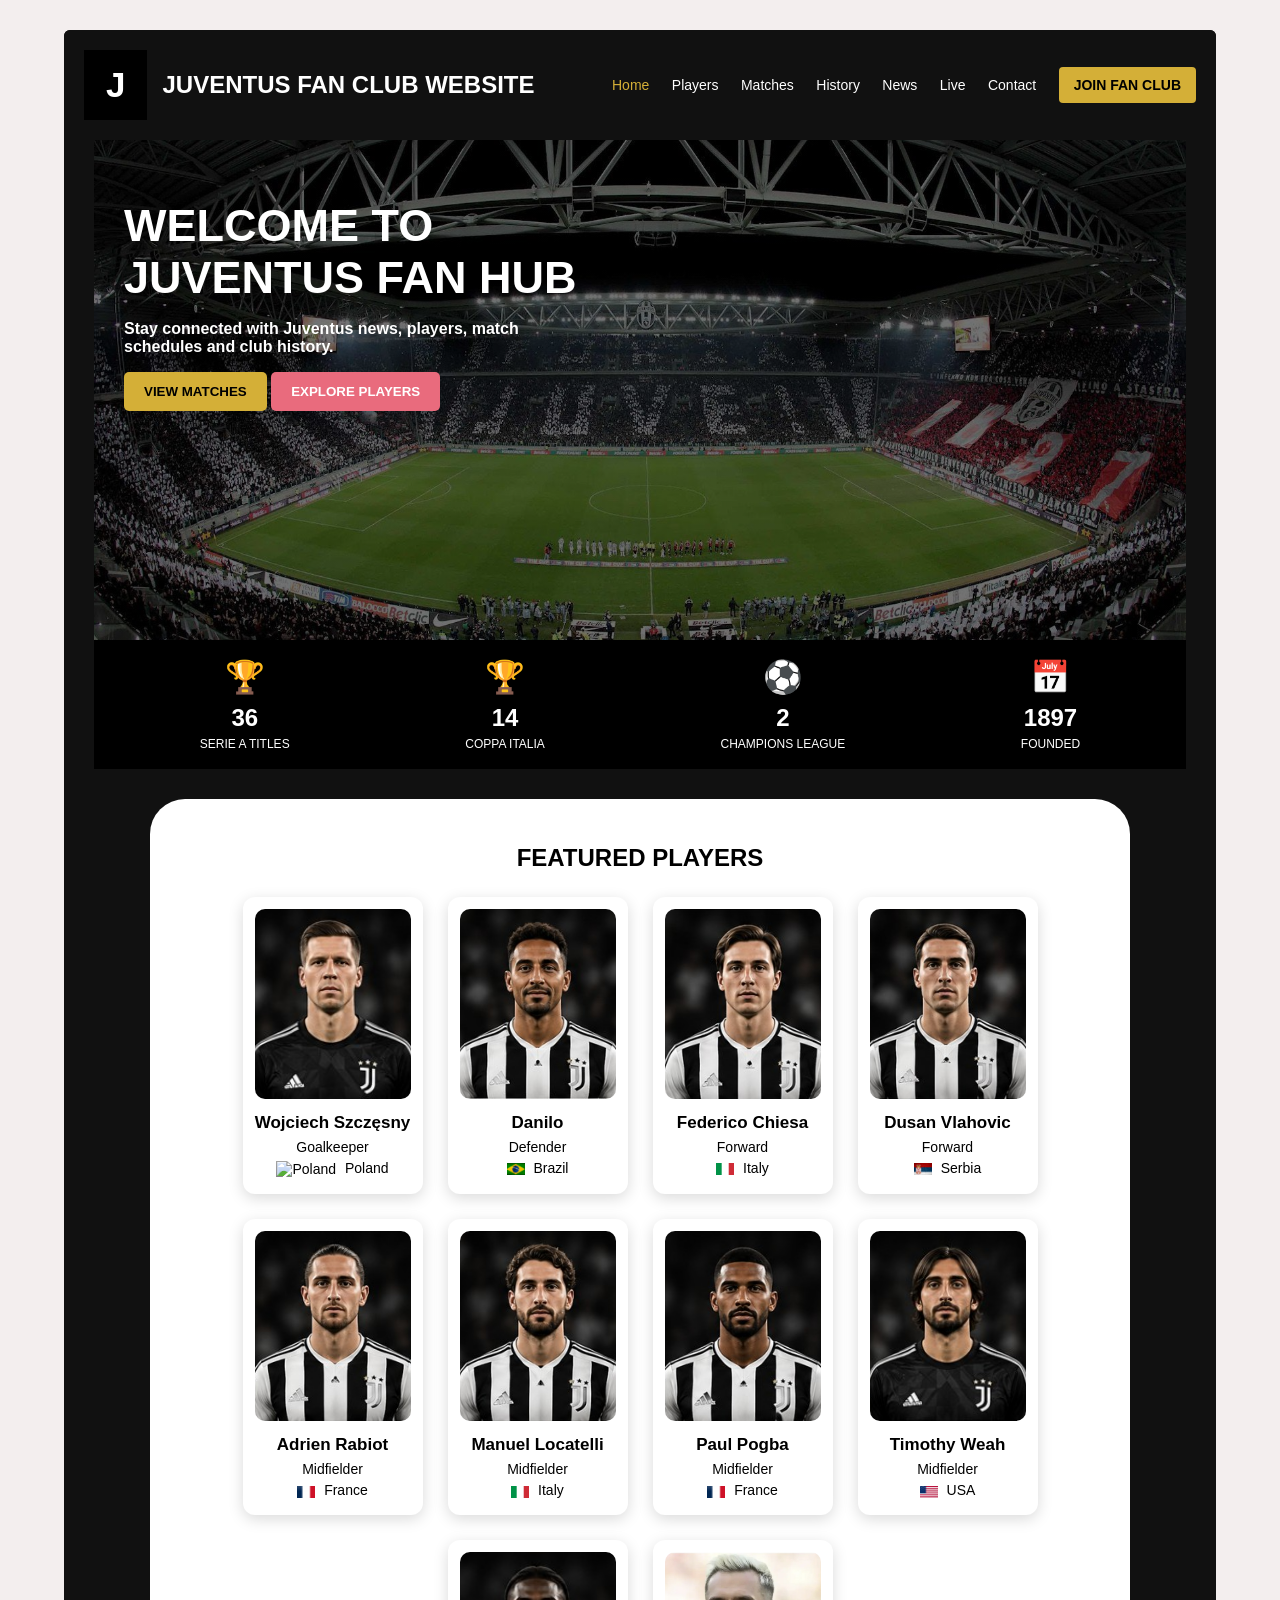
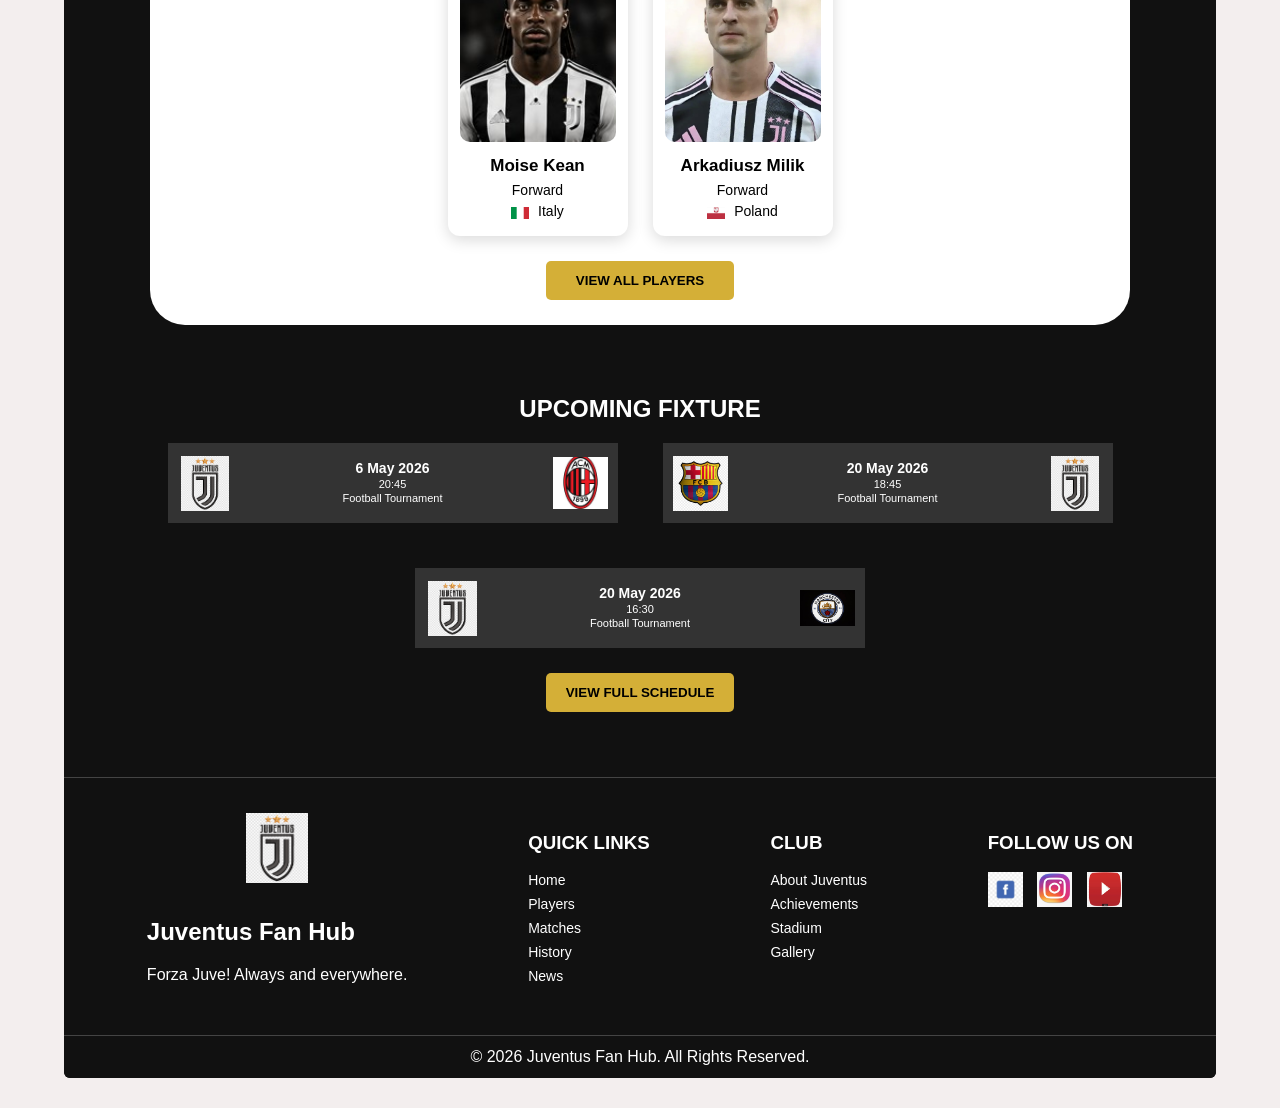
==== index.html @ b50cc0c4 "Connect local project" ====
<!DOCTYPE html>
<html lang="en">

<head>
    <meta charset="UTF-8">
    <title>Juventus Fan Club Website</title>

    <!-- Connect CSS file -->
    <link rel="stylesheet" href="css/styles.css">

    <!-- Connect JavaScript file -->
    <script src="js/main.js" defer></script>

<body>

    <!-- Full website container -->
    <div class="page">

        <!-- Top menu -->
        <header class="navbar">
            <div class="brand">
                <div class="logo">J</div>
                <h2>JUVENTUS FAN CLUB WEBSITE</h2>
            </div>

            <nav>
                <a href="index.html" class="active">Home</a>
                <a href="players.html">Players</a>
                <a href="matches.html">Matches</a>
                <a href="history.html">History</a>
                <a href="news.html">News</a>
                <a href="live.html">Live</a>
                <a href="contact.html">Contact</a>
                <a href="join.html" class="join-btn">JOIN FAN CLUB</a>
            </nav>
        </header>

        <!-- Main welcome section -->
        <section class="hero">
            <h1>WELCOME TO<br>JUVENTUS FAN HUB</h1>
            <p>Stay connected with Juventus news, players, match schedules and club history.</p>

            <button class="btn">VIEW MATCHES</button>
            <button class="btn-secondary">EXPLORE PLAYERS</button>
        </section>

        <!-- Club numbers -->
        <section class="stats">

    <div class="stat-box">
        <div class="stat-icon">🏆</div>
        <h3>36</h3>
        <p>Serie A Titles</p>
    </div>

    <div class="stat-box">
        <div class="stat-icon">🏆</div>
        <h3>14</h3>
        <p>Coppa Italia</p>
    </div>

    <div class="stat-box">
        <div class="stat-icon">⚽</div>
        <h3>2</h3>
        <p>Champions League</p>
    </div>

    <div class="stat-box">
        <div class="stat-icon">📅</div>
        <h3>1897</h3>
        <p>Founded</p>
    </div>

</section>

        <!-- Players loaded by JavaScript -->
        <section class="players-section">
            <h2>FEATURED PLAYERS</h2>

            <div id="players"></div>

            <button class="btn">VIEW ALL PLAYERS</button>
        </section>

        <!-- Fixture section -->
        <section class="fixtures">
    <h2>UPCOMING FIXTURE</h2>

    <div class="fixture-container">

        <div class="fixture-card">
            <img src="Images/Teams/Juventus.png" class="team-logo">

            <div class="fixture-text">
                <h3>6 May 2026</h3>
                <p>20:45</p>
                <p>Football Tournament</p>
            </div>

            <img src="Images/Teams/milan.jpg" class="team-logo">
        </div>

        <div class="fixture-card">
            <img src="Images/Teams/bersolona.png" class="team-logo">

            <div class="fixture-text">
                <h3>20 May 2026</h3>
                <p>18:45</p>
                <p>Football Tournament</p>
            </div>

            <img src="Images/Teams/Juventus.png" class="team-logo">
        </div>

        <div class="fixture-card">
            <img src="Images/Teams/Juventus.png" class="team-logo">

            <div class="fixture-text">
                <h3>20 May 2026</h3>
                <p>16:30</p>
                <p>Football Tournament</p>
            </div>

            <img src="Images/Teams/manchester.jpg" class="team-logo">
        </div>

    </div>

    <button class="btn fixture-btn">VIEW FULL SCHEDULE</button>
     </section>

        <!-- Bottom section -->
       <footer>

    <div class="footer-content">

        <!-- Logo Section -->
        <div class="footer-box footer-brand">

    <img src="Images/Logo/Juventus.png"
         class="footer-logo"
         alt="Juventus Logo">

    <div>
        <h2>Juventus Fan Hub</h2>
        <p>Forza Juve! Always and everywhere.</p>
    </div>

</div>

        <!-- Quick Links -->
        <div class="footer-box">
            <h3>QUICK LINKS</h3>

            <a href="index.html">Home</a>
            <a href="players.html">Players</a>
            <a href="matches.html">Matches</a>
            <a href="history.html">History</a>
            <a href="news.html">News</a>
        </div>

        <!-- Club -->
        <div class="footer-box">
            <h3>CLUB</h3>

            <a href="#">About Juventus</a>
            <a href="#">Achievements</a>
            <a href="#">Stadium</a>
            <a href="#">Gallery</a>
        </div>

        <!-- Social -->
        <div class="footer-box">
            <h3>FOLLOW US ON</h3>

            <div class="social-icons">
                <img src="Images/Logo/Facebook.jpg">
                <img src="Images/Logo/Instrafram.png">
                <img src="Images/Logo/youtube.jpg">
            </div>
        </div>

    </div>

    <div class="copyright">
        © 2026 Juventus Fan Hub. All Rights Reserved.
    </div>

</footer>
</body>
</html>
---- css/styles.css ----
/* Main page background */
* {
    box-sizing: border-box;
}

body {
    margin: 0;
    background-color: #f3eeee;
    font-family: Arial, sans-serif;
}

/* Make images responsive and help page speed */
img {
    max-width: 100%;
    height: auto;
}

/* Whole website box */
.page {
    width: 90%;
    margin: 30px auto;
    background-color: #111;
    color: white;
    border-radius: 6px;
    overflow: hidden;
}

/* Top navigation */
.navbar {
    background-color: #111;
    padding: 20px;
    display: flex;
    justify-content: space-between;
    align-items: center;
}

/* Logo and website name */
.brand {
    display: flex;
    align-items: center;
    gap: 15px;
}

/* Simple logo box */
.logo {
    background-color: black;
    color: white;
    font-size: 35px;
    font-weight: bold;
    padding: 15px 22px;
}

/* Navigation links */
nav a {
    color: white;
    text-decoration: none;
    margin-left: 18px;
    font-size: 14px;
    transition: 0.3s;
}

/* Navigation hover and active page */
nav a:hover,
nav a.active {
    color: #d4af37;
}

/* Join button */
.join-btn {
    background-color: #d4af37;
    padding: 10px 15px;
    border-radius: 4px;
    color: black;
    font-weight: bold;
}

.join-btn:hover {
    background-color: #c49b20;
    color: black;
}

/* Hero section */
.hero {
    margin: 0 30px;
    padding: 60px 30px;
    min-height: 500px;

    background-image:
        linear-gradient(
            rgba(0, 0, 0, 0.55),
            rgba(0, 0, 0, 0.55)
        ),
        url("../Images/Background.jpg");

    background-size: cover;
    background-position: center;
    background-repeat: no-repeat;
}

/* Hero main heading */
.hero h1 {
    font-size: 45px;
    margin: 0;
}

/* Hero paragraph */
.hero p {
    width: 400px;
    font-weight: bold;
}

/* Page banner for inner pages */
.page-banner {
    margin: 0 30px;
    padding: 65px 25px;
    text-align: center;

    background-image:
        linear-gradient(
            rgba(0, 0, 0, 0.65),
            rgba(0, 0, 0, 0.65)
        ),
        url("../Images/Background.jpg");

    background-size: cover;
    background-position: center;
    background-repeat: no-repeat;

    color: white;
}

/* Page banner title */
.page-banner h1 {
    font-size: 42px;
    margin-bottom: 10px;
}

/* Page banner text */
.page-banner p {
    max-width: 700px;
    margin: auto;
    font-size: 16px;
}

/* Buttons */
.btn,
.btn-secondary {
    border: none;
    padding: 12px 20px;
    font-weight: bold;
    cursor: pointer;
    border-radius: 5px;
    transition: 0.3s;
    text-decoration: none;
    display: inline-block;
}

/* Main gold button */
.btn {
    background-color: #d4af37;
    color: black;
}

.btn:hover {
    background-color: #c49b20;
}

/* Secondary pink button */
.btn-secondary {
    background-color: #e96b7d;
    color: white;
}

.btn-secondary:hover {
    background-color: #d55567;
}

/* Stats bar */
.stats {
    margin: 0 30px;
    background-color: black;
    display: flex;
    justify-content: space-around;
    padding: 18px;
    text-align: center;
}

/* Stat number */
.stat-box h3 {
    margin: 0;
    font-size: 24px;
}

/* Stat label */
.stat-box p {
    margin: 5px 0 0;
    font-size: 12px;
    text-transform: uppercase;
}

/* Stat icon */
.stat-icon {
    font-size: 32px;
    color: #d4af37;
    margin-bottom: 8px;
}

/* Featured players section */
.players-section {
    background-color: white;
    color: black;
    width: 85%;
    margin: 30px auto;
    padding: 25px 40px;
    border-radius: 35px;
    text-align: center;
}

/* Players section heading */
.players-section h2 {
    margin-bottom: 25px;
    font-size: 24px;
    font-weight: bold;
}

/* Players container loaded by JavaScript */
#players {
    display: flex;
    justify-content: center;
    gap: 25px;
    flex-wrap: wrap;
    margin-bottom: 20px;
}

/* Player card */
.player {
    width: 180px;
    background: white;
    color: black;
    border-radius: 12px;
    padding: 12px;
    box-shadow: 0 4px 15px rgba(0, 0, 0, 0.15);
    cursor: pointer;
    transition: 0.3s ease;
}

/* Player card hover effect */
.player:hover {
    transform: translateY(-8px);
}

/* Player photo */
.player-photo {
    width: 100%;
    height: 190px;
    object-fit: cover;
    border-radius: 10px;
}

/* Player name */
.player h3 {
    font-size: 17px;
    margin: 10px 0 6px;
}

/* Position and nationality */
.player p {
    font-size: 14px;
    margin: 5px 0;
}

/* Country flag */
.flag {
    width: 18px;
    height: 12px;
    object-fit: cover;
    vertical-align: middle;
    margin-right: 5px;
}

/* View all players button */
.players-section .btn {
    margin-top: 5px;
    padding: 12px 30px;
}

/* Player details page */
.player-profile {
    background-color: white;
    color: black;
    width: 80%;
    margin: 40px auto;
    padding: 35px;
    border-radius: 20px;
    text-align: center;
}

/* Large player profile image */
.profile-image {
    width: 280px;
    height: 350px;
    object-fit: cover;
    border-radius: 15px;
}

/* Player profile title */
.player-profile h1 {
    margin-top: 20px;
    font-size: 32px;
}

/* Player profile text */
.player-profile p {
    font-size: 16px;
    line-height: 1.7;
}

/* Fixtures section */
.fixtures {
    text-align: center;
    padding: 20px 30px 45px;
}

/* Fixture card container */
.fixture-container {
    display: flex;
    justify-content: center;
    gap: 45px;
    flex-wrap: wrap;
}

/* Fixture card */
.fixture-card {
    background-color: #333;
    width: 450px;
    min-height: 80px;
    padding: 10px;
    display: flex;
    align-items: center;
    justify-content: space-between;
}

/* Team logo */
.team-logo {
    width: 55px;
    height: 55px;
    object-fit: contain;
}

/* Fixture text */
.fixture-text {
    color: white;
    text-align: center;
    font-size: 12px;
}

/* Fixture date */
.fixture-text h3 {
    margin: 0;
    font-size: 14px;
}

/* Fixture details */
.fixture-text p {
    margin: 2px 0;
    font-size: 11px;
}

/* Full schedule button */
.fixture-btn {
    margin-top: 25px;
}

/* Footer */
footer {
    background: #111;
    border-top: 1px solid #444;
    margin-top: 20px;
}

/* Footer content layout */
.footer-content {
    display: flex;
    justify-content: space-around;
    padding: 35px;
    color: white;
    flex-wrap: wrap;
    gap: 25px;
}

/* Footer column */
.footer-box {
    display: flex;
    flex-direction: column;
    gap: 8px;
}

/* Footer column title */
.footer-box h3 {
    margin-bottom: 10px;
}

/* Footer links */
.footer-box a {
    color: white;
    text-decoration: none;
    font-size: 14px;
}

.footer-box a:hover {
    color: #d4af37;
}

/* Footer brand area */
.footer-brand {
    display: flex;
    align-items: center;
    gap: 15px;
}

/* Footer Juventus logo */
.footer-logo {
    width: 70px;
    height: 70px;
    object-fit: contain;
}

/* Social media icons */
.social-icons img {
    width: 35px;
    height: 35px;
    margin-right: 10px;
}

/* Copyright bar */
.copyright {
    text-align: center;
    border-top: 1px solid #444;
    padding: 12px;
    color: white;
}

/* Tablet support */
@media (max-width: 1024px) {

    /* Make main page wider on tablets */
    .page {
        width: 96%;
        margin: 15px auto;
    }

    /* Stack navigation on tablets */
    .navbar {
        flex-direction: column;
        gap: 15px;
        text-align: center;
    }

    /* Give navigation links better spacing */
    nav a {
        display: inline-block;
        margin: 8px;
    }

    /* Reduce hero height on tablets */
    .hero {
        min-height: 420px;
        padding: 45px 25px;
    }

    /* Reduce hero title size */
    .hero h1 {
        font-size: 36px;
    }

    /* Allow hero paragraph to fit screen */
    .hero p {
        width: 100%;
    }

    /* Make fixtures fit tablet screens */
    .fixture-card {
        width: 90%;
    }
}

/* Mobile support */
@media (max-width: 600px) {

    /* Use dark background on mobile */
    body {
        background-color: #111;
    }

    /* Full width page on mobile */
    .page {
        width: 100%;
        margin: 0;
        border-radius: 0;
    }

    /* Stack logo and website title */
    .brand {
        flex-direction: column;
        gap: 8px;
        text-align: center;
    }

    /* Smaller website title */
    .brand h2 {
        font-size: 18px;
    }

    /* Full width navigation */
    nav {
        width: 100%;
    }

    /* Stack menu links vertically */
    nav a {
        display: block;
        margin: 8px 0;
        padding: 8px;
    }

    /* Mobile hero section */
    .hero {
        margin: 0;
        min-height: 360px;
        padding: 40px 20px;
        text-align: center;
    }

    /* Smaller hero title */
    .hero h1 {
        font-size: 30px;
    }

    /* Mobile hero paragraph */
    .hero p {
        width: 100%;
        font-size: 14px;
    }

    /* Mobile page banner */
    .page-banner {
        margin: 0;
        padding: 45px 20px;
    }

    /* Mobile page banner heading */
    .page-banner h1 {
        font-size: 30px;
    }

    /* Mobile page banner text */
    .page-banner p {
        font-size: 14px;
    }

    /* Full width buttons on mobile */
    .btn,
    .btn-secondary {
        display: block;
        width: 100%;
        margin: 10px 0;
    }

    /* Stack stats on mobile */
    .stats {
        margin: 0;
        flex-direction: column;
        gap: 20px;
    }

    /* Mobile players section */
    .players-section {
        width: 95%;
        padding: 20px;
        border-radius: 20px;
    }

    /* Stack player cards */
    #players {
        flex-direction: column;
        align-items: center;
    }

    /* Wider player cards on mobile */
    .player {
        width: 90%;
        max-width: 260px;
    }

    /* Taller player photos on mobile */
    .player-photo {
        height: 220px;
    }

    /* Mobile player profile page */
    .player-profile {
        width: 92%;
        padding: 25px;
    }

    /* Mobile player profile image */
    .profile-image {
        width: 100%;
        max-width: 260px;
        height: 320px;
    }

    /* Reduce fixture gap */
    .fixture-container {
        gap: 20px;
    }

    /* Mobile fixture card */
    .fixture-card {
        width: 100%;
        height: auto;
        padding: 15px;
    }

    /* Smaller team logos */
    .team-logo {
        width: 45px;
        height: 45px;
    }

    /* Stack footer columns */
    .footer-content {
        flex-direction: column;
        text-align: center;
        gap: 25px;
    }

    /* Stack footer logo and text */
    .footer-brand {
        flex-direction: column;
    }
}
/* Player details page design */
.player-details-card {
    background-color: white;
    color: black;
    margin: 30px;
    padding: 45px;
    border-radius: 6px;
    display: flex;
    gap: 60px;
    align-items: center;
}

.player-details-image {
    width: 35%;
    text-align: center;
}

.player-details-image img {
    width: 280px;
    height: 360px;
    object-fit: cover;
    object-position: top;
}

.player-details-info {
    width: 65%;
}

.player-details-info h1 {
    font-size: 42px;
    margin: 0 0 15px;
    color: black;
}

.player-position {
    text-transform: uppercase;
    font-size: 14px;
    margin-bottom: 20px;
}

.player-info-grid {
    display: grid;
    grid-template-columns: 150px 1fr;
    gap: 6px;
    margin-bottom: 25px;
}

.player-info-grid span {
    font-weight: bold;
    text-transform: uppercase;
}

.player-info-grid p {
    margin: 0;
}

.career-table {
    width: 100%;
    border-collapse: collapse;
    margin-bottom: 25px;
}

.career-table th,
.career-table td {
    text-align: left;
    padding: 6px;
    color: black;
}

.about-player {
    line-height: 1.6;
    color: black;
}

/* Mobile player details */
@media (max-width: 768px) {
    .player-details-card {
        flex-direction: column;
        margin: 15px;
        padding: 25px;
        text-align: center;
    }

    .player-details-image,
    .player-details-info {
        width: 100%;
    }

    .player-details-image img {
        width: 260px;
        height: 330px;
    }

    .player-details-info h1 {
        font-size: 30px;
    }

    .player-info-grid {
        grid-template-columns: 1fr;
    }
}

/* Matches Section */
.matches-section {
    background-color: white;
    color: black;
    width: 85%;
    margin: 30px auto;
    padding: 30px;
    border-radius: 25px;
}

.matches-section h2 {
    text-align: center;
    margin-bottom: 30px;
}

/* Match Card */
.match-card {
    display: flex;
    justify-content: space-between;
    align-items: center;
    background-color: #f7f7f7;
    border-radius: 12px;
    padding: 20px;
    margin-bottom: 20px;
    box-shadow: 0 3px 10px rgba(0,0,0,0.1);
}

.match-info {
    text-align: center;
}

.match-info h3 {
    margin-bottom: 10px;
}

.match-status {
    display: inline-block;
    margin-top: 10px;
    background-color: #d4af37;
    color: black;
    padding: 6px 12px;
    border-radius: 5px;
    font-weight: bold;
}

/* Ticket booking box */
.ticket-box {
    background-color: #f7f7f7;
    text-align: center;
    padding: 25px;
    border-radius: 12px;
}

.ticket-box h3 {
    margin-top: 0;
    font-size: 24px;
}

.ticket-box p {
    max-width: 650px;
    margin: 0 auto 20px;
    line-height: 1.6;
}


/* History page section */
.history-section {
    background-color: white;
    color: black;
    width: 85%;
    margin: 30px auto;
    padding: 35px;
    border-radius: 20px;
}

/* History intro layout */
.history-section:first-of-type {
    display: flex;
    justify-content: space-between;
    align-items: center;
    gap: 40px;
}

/* History text */
.history-text {
    flex: 2;
}

.history-text h2 {
    font-size: 30px;
    margin-top: 0;
}

.history-text p {
    line-height: 1.6;
}

/* History image */
.history-image {
    flex: 1;
    text-align: center;
}

.history-image img {
    width: 180px;
    height: auto;
}

/* Achievement boxes */
.achievement-box {
    text-align: center;
    display: inline-block;
    width: 23%;
}

/* Timeline */
.timeline-section h2,
.legends-section h2 {
    text-align: center;
    margin-bottom: 25px;
}

.timeline {
    display: grid;
    gap: 18px;
}

.timeline-item {
    background-color: #f7f7f7;
    border-left: 6px solid #d4af37;
    padding: 15px 20px;
    border-radius: 8px;
}

.timeline-item h3 {
    margin: 0 0 5px;
    color: black;
}

.timeline-item p {
    margin: 0;
    line-height: 1.5;
}

/* Legendary players */
.legend-container {
    display: grid;
    grid-template-columns: repeat(2, 1fr);
    gap: 18px;
}

.legend-card {
    background-color: #f7f7f7;
    padding: 20px;
    border-radius: 10px;
}

.legend-card h3 {
    margin-top: 0;
}

/* Mobile history page */
@media (max-width: 768px) {
    .history-section {
        width: 95%;
        padding: 25px;
    }

    .history-section:first-of-type {
        flex-direction: column;
        text-align: center;
    }

    .achievement-box {
        width: 100%;
        margin-bottom: 20px;
    }

    .legend-container {
        grid-template-columns: 1fr;
    }
}

/* ========================= */
/* News Page */
/* ========================= */

.news-section {
    background-color: white;
    color: black;
    width: 85%;
    margin: 30px auto;
    padding: 30px;
    border-radius: 25px;
}

.news-section h2 {
    text-align: center;
    margin-bottom: 30px;
}

#news {
    display: flex;
    flex-wrap: wrap;
    gap: 25px;
    justify-content: center;
}

.news-card {
    width: 320px;
    background-color: #f7f7f7;
    border-radius: 12px;
    overflow: hidden;
    box-shadow: 0 3px 10px rgba(0,0,0,0.1);
}

.news-image {
    width: 100%;
    height: 200px;
    object-fit: cover;
}

.news-content {
    padding: 20px;
}

.news-category {
    background-color: #d4af37;
    color: black;
    padding: 5px 10px;
    border-radius: 4px;
    font-size: 12px;
    font-weight: bold;
}

.news-content h3 {
    margin-top: 15px;
}

.news-date {
    color: #666;
    font-size: 14px;
}

@media (max-width: 768px) {

    .news-card {
        width: 100%;
    }

    .news-section {
        width: 95%;
    }
}

/* Join fan club page */
.join-section {
    background-color: white;
    color: black;
    width: 70%;
    margin: 30px auto;
    padding: 35px;
    border-radius: 25px;
}

.join-section h2 {
    text-align: center;
    margin-bottom: 25px;
}

.join-form {
    display: flex;
    flex-direction: column;
    gap: 12px;
}

.join-form label {
    font-weight: bold;
}

.join-form input,
.join-form textarea {
    padding: 12px;
    border: 1px solid #ccc;
    border-radius: 6px;
    font-family: Arial, sans-serif;
}

.join-form textarea {
    height: 120px;
    resize: vertical;
}

.join-form .btn {
    margin-top: 15px;
}

/* Mobile join page */
@media (max-width: 768px) {
    .join-section {
        width: 95%;
        padding: 25px;
    }
}

.join-form select {
    padding: 12px;
    border: 1px solid #ccc;
    border-radius: 6px;
}

.member-benefits {
    margin-top: 30px;
}

.member-benefits h3 {
    margin-bottom: 15px;
}

.member-benefits ul {
    padding-left: 20px;
    line-height: 1.8;
}

/* ========================= */
/* Contact Page */
/* ========================= */

/* Contact page banner */
.contact-banner {
    margin: 0 30px;
    padding: 80px 35px;
    background-image:
        linear-gradient(
            rgba(0, 0, 0, 0.72),
            rgba(0, 0, 0, 0.72)
        ),
        url("../Images/Background.jpg");
    background-size: cover;
    background-position: center;
    background-repeat: no-repeat;
    color: white;
}

.contact-banner h1 {
    font-size: 46px;
    margin: 0 0 10px;
}

.contact-banner p {
    max-width: 650px;
    font-size: 16px;
    line-height: 1.6;
}

/* Contact main section */
.contact-main {
    width: 85%;
    margin: 30px auto;
    display: flex;
    gap: 25px;
}

/* Contact information box and form box */
.contact-cards,
.contact-form-box {
    background-color: white;
    color: black;
    padding: 30px;
    border-radius: 18px;
    flex: 1;
    box-shadow: 0 4px 15px rgba(0, 0, 0, 0.12);
}

.contact-cards h2,
.contact-form-box h2 {
    margin-top: 0;
    margin-bottom: 25px;
    font-size: 24px;
}

/* Contact information cards */
.contact-card {
    display: flex;
    gap: 15px;
    align-items: flex-start;
    background-color: #f7f7f7;
    padding: 16px;
    border-radius: 12px;
    margin-bottom: 15px;
    border-left: 5px solid #d4af37;
}

.contact-card span {
    font-size: 28px;
}

.contact-card h3 {
    margin: 0 0 5px;
    font-size: 15px;
    color: black;
}

.contact-card p {
    margin: 0;
    line-height: 1.5;
    font-size: 14px;
}

/* Contact form */
.contact-form {
    display: flex;
    flex-direction: column;
    gap: 12px;
}

.contact-form label {
    font-weight: bold;
    font-size: 14px;
}

.contact-form input,
.contact-form textarea {
    padding: 12px;
    border: 1px solid #ccc;
    border-radius: 6px;
    font-family: Arial, sans-serif;
    font-size: 14px;
}

.contact-form input:focus,
.contact-form textarea:focus {
    outline: none;
    border-color: #d4af37;
}

.contact-form textarea {
    height: 130px;
    resize: vertical;
}

/* Stadium location section */
.stadium-section {
    width: 85%;
    margin: 30px auto;
    padding: 45px;
    border-radius: 18px;
    background-image:
        linear-gradient(
            rgba(0, 0, 0, 0.75),
            rgba(0, 0, 0, 0.75)
        ),
        url("../Images/Background.jpg");
    background-size: cover;
    background-position: center;
    background-repeat: no-repeat;
    color: white;
}

.stadium-box {
    max-width: 520px;
}

.stadium-box h2 {
    margin-top: 0;
    font-size: 30px;
}

.stadium-box h3 {
    color: #d4af37;
}

.stadium-box p {
    line-height: 1.6;
}

/* Connect section */
.connect-section {
    width: 85%;
    margin: 30px auto;
    padding: 30px;
    border-radius: 18px;
    background-color: white;
    color: black;
    display: flex;
    justify-content: space-between;
    align-items: center;
    gap: 30px;
}

.connect-section h2 {
    margin-top: 0;
}

.connect-section p {
    line-height: 1.6;
}

.connect-icons img {
    width: 45px;
    height: 45px;
    margin-left: 12px;
    object-fit: cover;
    border-radius: 6px;
    transition: 0.3s;
}

.connect-icons img:hover {
    transform: scale(1.1);
}

/* Mobile contact page */
@media (max-width: 768px) {
    .contact-banner {
        margin: 0;
        padding: 55px 20px;
        text-align: center;
    }

    .contact-banner h1 {
        font-size: 34px;
    }

    .contact-banner p {
        margin: auto;
    }

    .contact-main {
        width: 95%;
        flex-direction: column;
    }

    .contact-cards,
    .contact-form-box {
        padding: 24px;
    }

    .stadium-section,
    .connect-section {
        width: 95%;
    }

    .connect-section {
        flex-direction: column;
        text-align: center;
    }

    .connect-icons img {
        margin: 8px;
    }
}





/* Live page */
.live-section {
    background-color: white;
    color: black;
    width: 85%;
    margin: 30px auto;
    padding: 30px;
    border-radius: 25px;
    text-align: center;
}

.live-section h2 {
    margin-bottom: 25px;
}

/* Live score card */
.live-score-card {
    display: flex;
    justify-content: space-around;
    align-items: center;
    background-color: #f7f7f7;
    padding: 30px;
    border-radius: 15px;
}

.live-team img {
    width: 90px;
    height: 90px;
    object-fit: contain;
}

.live-team h3 {
    margin-top: 10px;
}

.score-box h1 {
    font-size: 50px;
    margin: 10px 0;
}

.live-badge {
    background-color: red;
    color: white;
    padding: 6px 12px;
    border-radius: 20px;
    font-size: 12px;
    font-weight: bold;
}

/* Next match */
.next-match-box {
    background-color: #f7f7f7;
    padding: 25px;
    border-radius: 15px;
}

.next-match-box p {
    font-size: 16px;
}

/* Match updates */
.updates-box {
    background-color: #f7f7f7;
    padding: 25px;
    border-radius: 15px;
    text-align: left;
}

.updates-box p {
    border-bottom: 1px solid #ddd;
    padding-bottom: 10px;
}

/* Mobile live page */
@media (max-width: 768px) {
    .live-section {
        width: 95%;
        padding: 25px;
    }

    .live-score-card {
        flex-direction: column;
        gap: 20px;
    }

    .score-box h1 {
        font-size: 40px;
    }
}
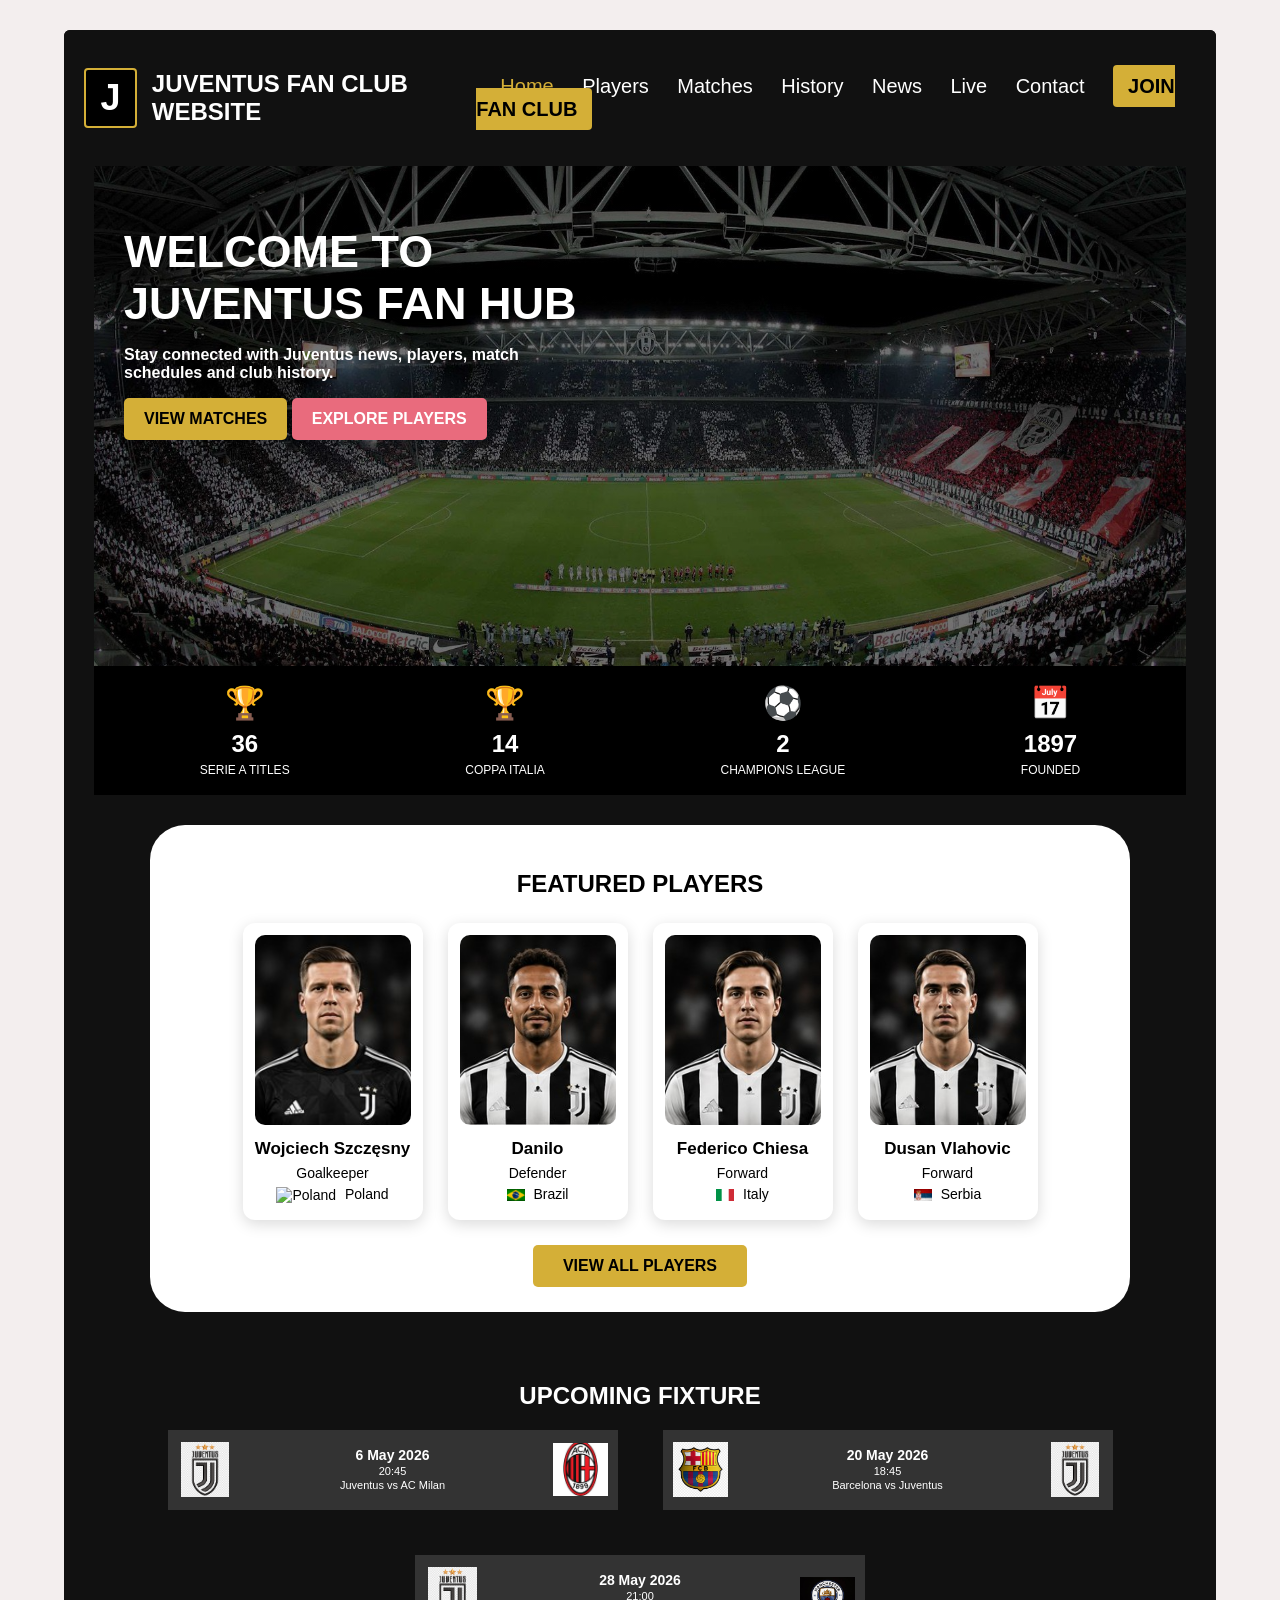
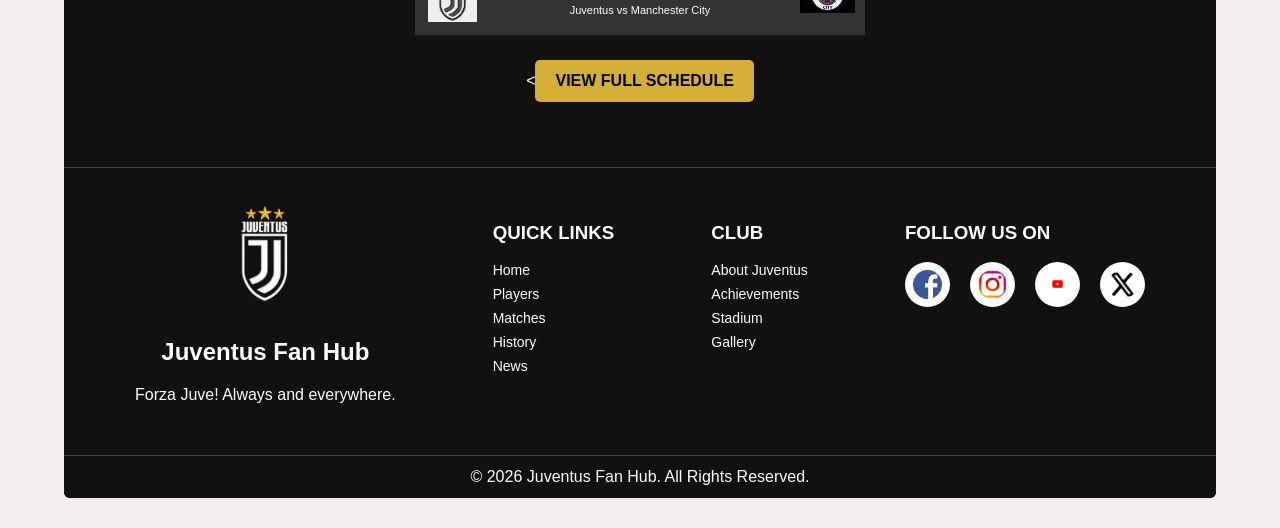
==== commit d3764402: "Initial website upload" ====
--- a/index.html
+++ b/index.html
@@ -1,15 +1,15 @@
 <!DOCTYPE html>
 <html lang="en">
 
-<head>
+  <head>
     <meta charset="UTF-8">
     <title>Juventus Fan Club Website</title>
 
-    <!-- Connect CSS file -->
     <link rel="stylesheet" href="css/styles.css">
 
-    <!-- Connect JavaScript file -->
-    <script src="js/main.js" defer></script>
+     <script src="js/main.js" defer></script>
+         <!-- <script src="js/fixtures.js" defer></script> -->
+    </head>
 
 <body>
 
@@ -40,8 +40,8 @@
             <h1>WELCOME TO<br>JUVENTUS FAN HUB</h1>
             <p>Stay connected with Juventus news, players, match schedules and club history.</p>
 
-            <button class="btn">VIEW MATCHES</button>
-            <button class="btn-secondary">EXPLORE PLAYERS</button>
+            <a href="matches.html" class="btn">VIEW MATCHES</a>
+            <a href="players.html" class="btn-secondary">EXPLORE PLAYERS</a>
         </section>
 
         <!-- Club numbers -->
@@ -75,13 +75,19 @@
 
         <!-- Players loaded by JavaScript -->
         <section class="players-section">
-            <h2>FEATURED PLAYERS</h2>
-
-            <div id="players"></div>
-
-            <button class="btn">VIEW ALL PLAYERS</button>
-        </section>
-
+
+    <h2>FEATURED PLAYERS</h2>
+
+    <!-- JavaScript loads only 4 players here -->
+    <div id="players"></div>
+
+    <a href="players.html" class="btn">
+        VIEW ALL PLAYERS
+    </a>
+
+      </section>
+
+        <!-- Fixture section -->
         <!-- Fixture section -->
         <section class="fixtures">
     <h2>UPCOMING FIXTURE</h2>
@@ -94,7 +100,7 @@
             <div class="fixture-text">
                 <h3>6 May 2026</h3>
                 <p>20:45</p>
-                <p>Football Tournament</p>
+                <p>Juventus vs AC Milan</p>
             </div>
 
             <img src="Images/Teams/milan.jpg" class="team-logo">
@@ -106,7 +112,7 @@
             <div class="fixture-text">
                 <h3>20 May 2026</h3>
                 <p>18:45</p>
-                <p>Football Tournament</p>
+                <p>Barcelona vs Juventus</p>
             </div>
 
             <img src="Images/Teams/Juventus.png" class="team-logo">
@@ -116,9 +122,9 @@
             <img src="Images/Teams/Juventus.png" class="team-logo">
 
             <div class="fixture-text">
-                <h3>20 May 2026</h3>
-                <p>16:30</p>
-                <p>Football Tournament</p>
+                <h3>28 May 2026</h3>
+                <p>21:00</p>
+                <p>Juventus vs Manchester City</p>
             </div>
 
             <img src="Images/Teams/manchester.jpg" class="team-logo">
@@ -126,9 +132,11 @@
 
     </div>
 
-    <button class="btn fixture-btn">VIEW FULL SCHEDULE</button>
-     </section>
-
+     <<a href="matches.html" class="btn fixture-btn">
+     VIEW FULL SCHEDULE
+     </a>
+
+</section>
         <!-- Bottom section -->
        <footer>
 
@@ -137,7 +145,7 @@
         <!-- Logo Section -->
         <div class="footer-box footer-brand">
 
-    <img src="Images/Logo/Juventus.png"
+    <img src="Images/Logo/Logowh.png"
          class="footer-logo"
          alt="Juventus Logo">
 
@@ -146,7 +154,7 @@
         <p>Forza Juve! Always and everywhere.</p>
     </div>
 
-</div>
+          </div>
 
         <!-- Quick Links -->
         <div class="footer-box">
@@ -174,9 +182,10 @@
             <h3>FOLLOW US ON</h3>
 
             <div class="social-icons">
-                <img src="Images/Logo/Facebook.jpg">
-                <img src="Images/Logo/Instrafram.png">
-                <img src="Images/Logo/youtube.jpg">
+                <img src="Images/Logo/Face1.jpg">
+                <img src="Images/Logo/ins1.jpg">
+                <img src="Images/Logo/yout1.jpg">
+                 <img src="Images/Logo/x1.jpg">
             </div>
         </div>
 
--- a/css/styles.css
+++ b/css/styles.css
@@ -42,20 +42,29 @@
 }
 
 /* Simple logo box */
+/* Simple logo box */
 .logo {
+    width: 60px;
+    height: 60px;
     background-color: black;
+    border: 2px solid #d4af37;
     color: white;
-    font-size: 35px;
+    font-size: 36px;
     font-weight: bold;
-    padding: 15px 22px;
+
+    display: flex;
+    justify-content: center;
+    align-items: center;
+
+    border-radius: 4px;
 }
 
 /* Navigation links */
 nav a {
     color: white;
     text-decoration: none;
-    margin-left: 18px;
-    font-size: 14px;
+    margin-left: 24px;
+    font-size: 20px;
     transition: 0.3s;
 }
 
@@ -414,24 +423,37 @@
 /* Footer brand area */
 .footer-brand {
     display: flex;
+    flex-direction: column;
     align-items: center;
+    text-align: center;
     gap: 15px;
 }
 
 /* Footer Juventus logo */
 .footer-logo {
-    width: 70px;
-    height: 70px;
+    width: 100px;
+    height: 100px;
     object-fit: contain;
 }
 
 /* Social media icons */
+.social-icons {
+    display: flex;
+    gap: 20px;
+    align-items: center;
+}
+
 .social-icons img {
-    width: 35px;
-    height: 35px;
-    margin-right: 10px;
-}
-
+    width: 45px;
+    height: 45px;
+
+    background: white;
+    border-radius: 50%;
+    padding: 8px;
+
+    object-fit: contain;
+    box-sizing: border-box;
+}
 /* Copyright bar */
 .copyright {
     text-align: center;
@@ -891,6 +913,20 @@
     display: grid;
     grid-template-columns: repeat(2, 1fr);
     gap: 18px;
+}
+/* Gallery Section */
+.gallery-container {
+    display: flex;
+    justify-content: center;
+    gap: 20px;
+    flex-wrap: wrap;
+}
+
+.gallery-container img {
+    width: 220px;
+    height: 150px;
+    object-fit: cover;
+    border-radius: 8px;
 }
 
 .legend-card {
@@ -1387,3 +1423,57 @@
         font-size: 40px;
     }
 }
+
+
+/* ===================================== */
+/* PAGE BACKGROUNDS */
+/* ===================================== */
+
+/* Players Page */
+.players-banner {
+    background-image:
+        linear-gradient(rgba(0,0,0,0.56), rgba(0,0,0,0.56)),
+        url("../Images/Background/players.jpg");
+}
+
+/* Matches Page */
+.matches-banner {
+    background-image:
+        linear-gradient(rgba(0,0,0,0.65), rgba(0,0,0,0.65)),
+        url("../Images/Background/matches.jpg");
+}
+
+/* History Page */
+.history-banner {
+    background-image:
+        linear-gradient(rgba(0,0,0,0.65), rgba(0,0,0,0.65)),
+        url("../Images/Background/history.jpg");
+}
+
+/* News Page */
+.news-banner {
+    background-image:
+        linear-gradient(rgba(0,0,0,0.65), rgba(0,0,0,0.10)),
+        url("../Images/Background/field.jpg");
+}
+
+/* Live Page */
+.live-banner {
+    background-image:
+        linear-gradient(rgba(0,0,0,0.65), rgba(0,0,0,0.65)),
+        url("../Images/Background/live1.jpg");
+}
+
+/* Contact Page */
+.contact-page-banner {
+    background-image:
+        linear-gradient(rgba(0,0,0,0.65), rgba(0,0,0,0.65)),
+        url("../Images/Background/contact.jpg");
+}
+
+/* Join Page */
+.join-banner {
+    background-image:
+        linear-gradient(rgba(0,0,0,0.65), rgba(0,0,0,0.30)),
+        url("../Images/Background/live.jpg");
+}
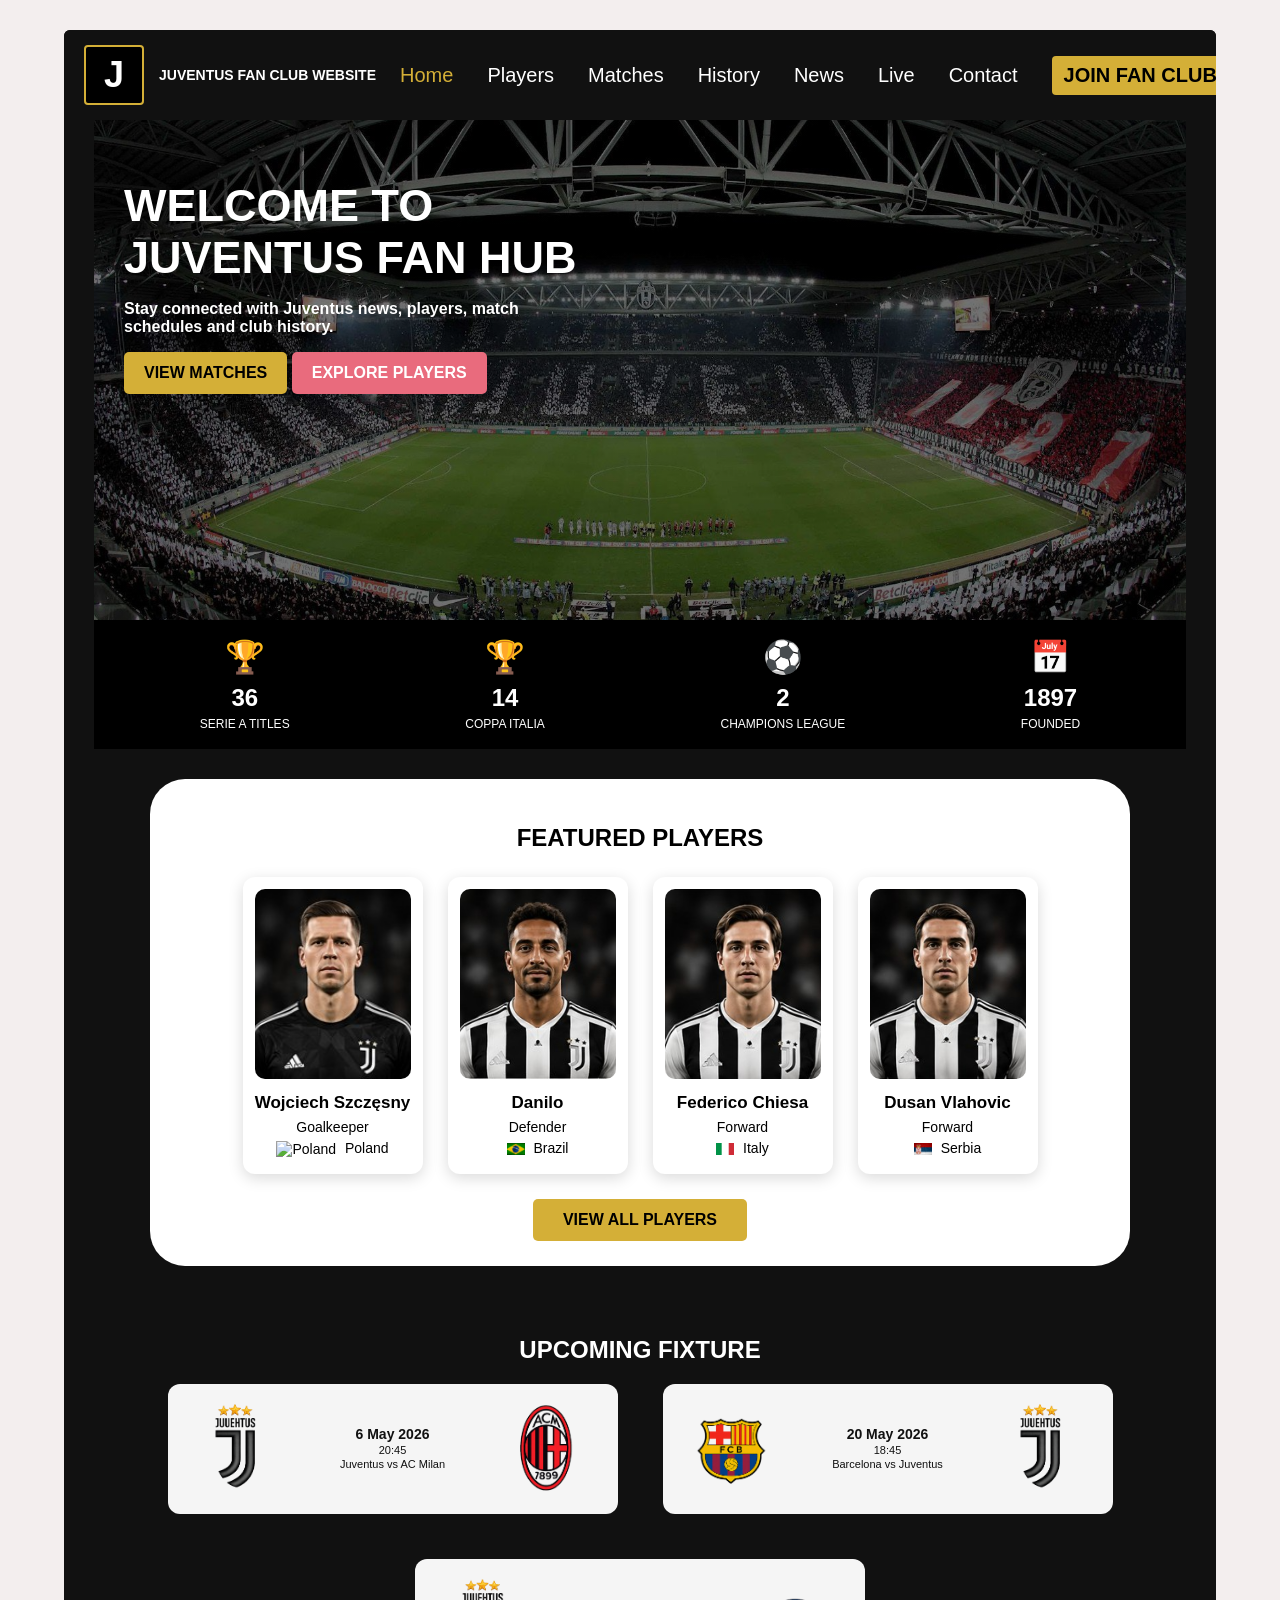
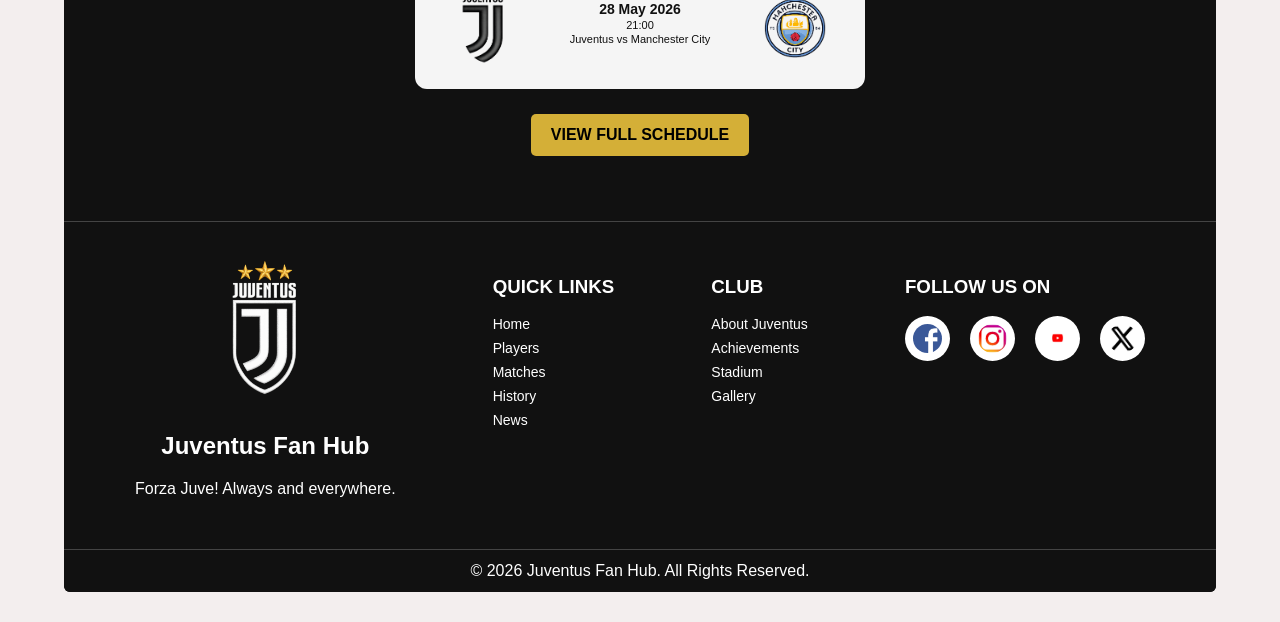
==== commit 46599e36: "Updated website design and content" ====
--- a/index.html
+++ b/index.html
@@ -95,7 +95,7 @@
     <div class="fixture-container">
 
         <div class="fixture-card">
-            <img src="Images/Teams/Juventus.png" class="team-logo">
+            <img src="Images/Teams/j2.png" class="team-logo">
 
             <div class="fixture-text">
                 <h3>6 May 2026</h3>
@@ -103,11 +103,11 @@
                 <p>Juventus vs AC Milan</p>
             </div>
 
-            <img src="Images/Teams/milan.jpg" class="team-logo">
+            <img src="Images/Teams/A2.png" class="team-logo">
         </div>
 
         <div class="fixture-card">
-            <img src="Images/Teams/bersolona.png" class="team-logo">
+            <img src="Images/Teams/b2.png" class="team-logo">
 
             <div class="fixture-text">
                 <h3>20 May 2026</h3>
@@ -115,11 +115,11 @@
                 <p>Barcelona vs Juventus</p>
             </div>
 
-            <img src="Images/Teams/Juventus.png" class="team-logo">
+            <img src="Images/Teams/j2.png" class="team-logo">
         </div>
 
         <div class="fixture-card">
-            <img src="Images/Teams/Juventus.png" class="team-logo">
+            <img src="Images/Teams/j2.png" class="team-logo">
 
             <div class="fixture-text">
                 <h3>28 May 2026</h3>
@@ -127,12 +127,12 @@
                 <p>Juventus vs Manchester City</p>
             </div>
 
-            <img src="Images/Teams/manchester.jpg" class="team-logo">
-        </div>
-
-    </div>
-
-     <<a href="matches.html" class="btn fixture-btn">
+            <img src="Images/Teams/m2.png" class="team-logo">
+        </div>
+
+    </div>
+
+     <a href="matches.html" class="btn fixture-btn">
      VIEW FULL SCHEDULE
      </a>
 
@@ -171,10 +171,10 @@
         <div class="footer-box">
             <h3>CLUB</h3>
 
-            <a href="#">About Juventus</a>
-            <a href="#">Achievements</a>
-            <a href="#">Stadium</a>
-            <a href="#">Gallery</a>
+           <a href="history.html#history">About Juventus</a>
+           <a href="history.html#achievements">Achievements</a>
+           <a href="history.html#stadium">Stadium</a>
+           <a href="history.html#gallery">Gallery</a>
         </div>
 
         <!-- Social -->
--- a/css/styles.css
+++ b/css/styles.css
@@ -28,11 +28,34 @@
 /* Top navigation */
 .navbar {
     background-color: #111;
-    padding: 20px;
+    padding: 15px 20px;
     display: flex;
     justify-content: space-between;
     align-items: center;
 }
+  .brand {
+    display: flex;
+    align-items: center;
+    gap: 15px;
+    flex-shrink: 0;
+}
+
+.brand h2 {
+    font-size: 14px;
+}
+
+nav {
+    display: flex;
+    align-items: center;
+    gap: 10px;
+    flex-wrap: nowrap;
+}
+
+nav a {
+    font-size: 14px;
+    white-space: nowrap;
+}
+
 
 /* Logo and website name */
 .brand {
@@ -74,13 +97,20 @@
     color: #d4af37;
 }
 
+/* Navigation hover and active page */
+nav a:hover,
+nav a.active {
+    color: #d4af37;
+}
+
 /* Join button */
 .join-btn {
     background-color: #d4af37;
-    padding: 10px 15px;
+    padding: 8px 12px;
     border-radius: 4px;
     color: black;
     font-weight: bold;
+    white-space: nowrap;
 }
 
 .join-btn:hover {
@@ -342,17 +372,39 @@
 .fixture-card {
     background-color: #333;
     width: 450px;
-    min-height: 80px;
-    padding: 10px;
+    min-height: 120px;
+    padding: 15px 20px;
     display: flex;
     align-items: center;
     justify-content: space-between;
 }
 
+
+.fixture-card {
+    background-color: #333;
+    width: 450px;
+    min-height: 120px;
+    padding: 15px 20px;
+    display: flex;
+    align-items: center;
+    justify-content: space-between;
+}
+
+/* Home page fixtures only */
+.fixtures .fixture-card {
+    background-color: #f5f5f5;
+    border-radius: 12px;
+}
+
+.fixtures .fixture-text h3,
+.fixtures .fixture-text p {
+    color: #111;
+}
+
 /* Team logo */
 .team-logo {
-    width: 55px;
-    height: 55px;
+    width: 100px;
+    height: 100px;
     object-fit: contain;
 }
 
@@ -431,8 +483,8 @@
 
 /* Footer Juventus logo */
 .footer-logo {
-    width: 100px;
-    height: 100px;
+    width: 140px;
+    height: 140px;
     object-fit: contain;
 }
 
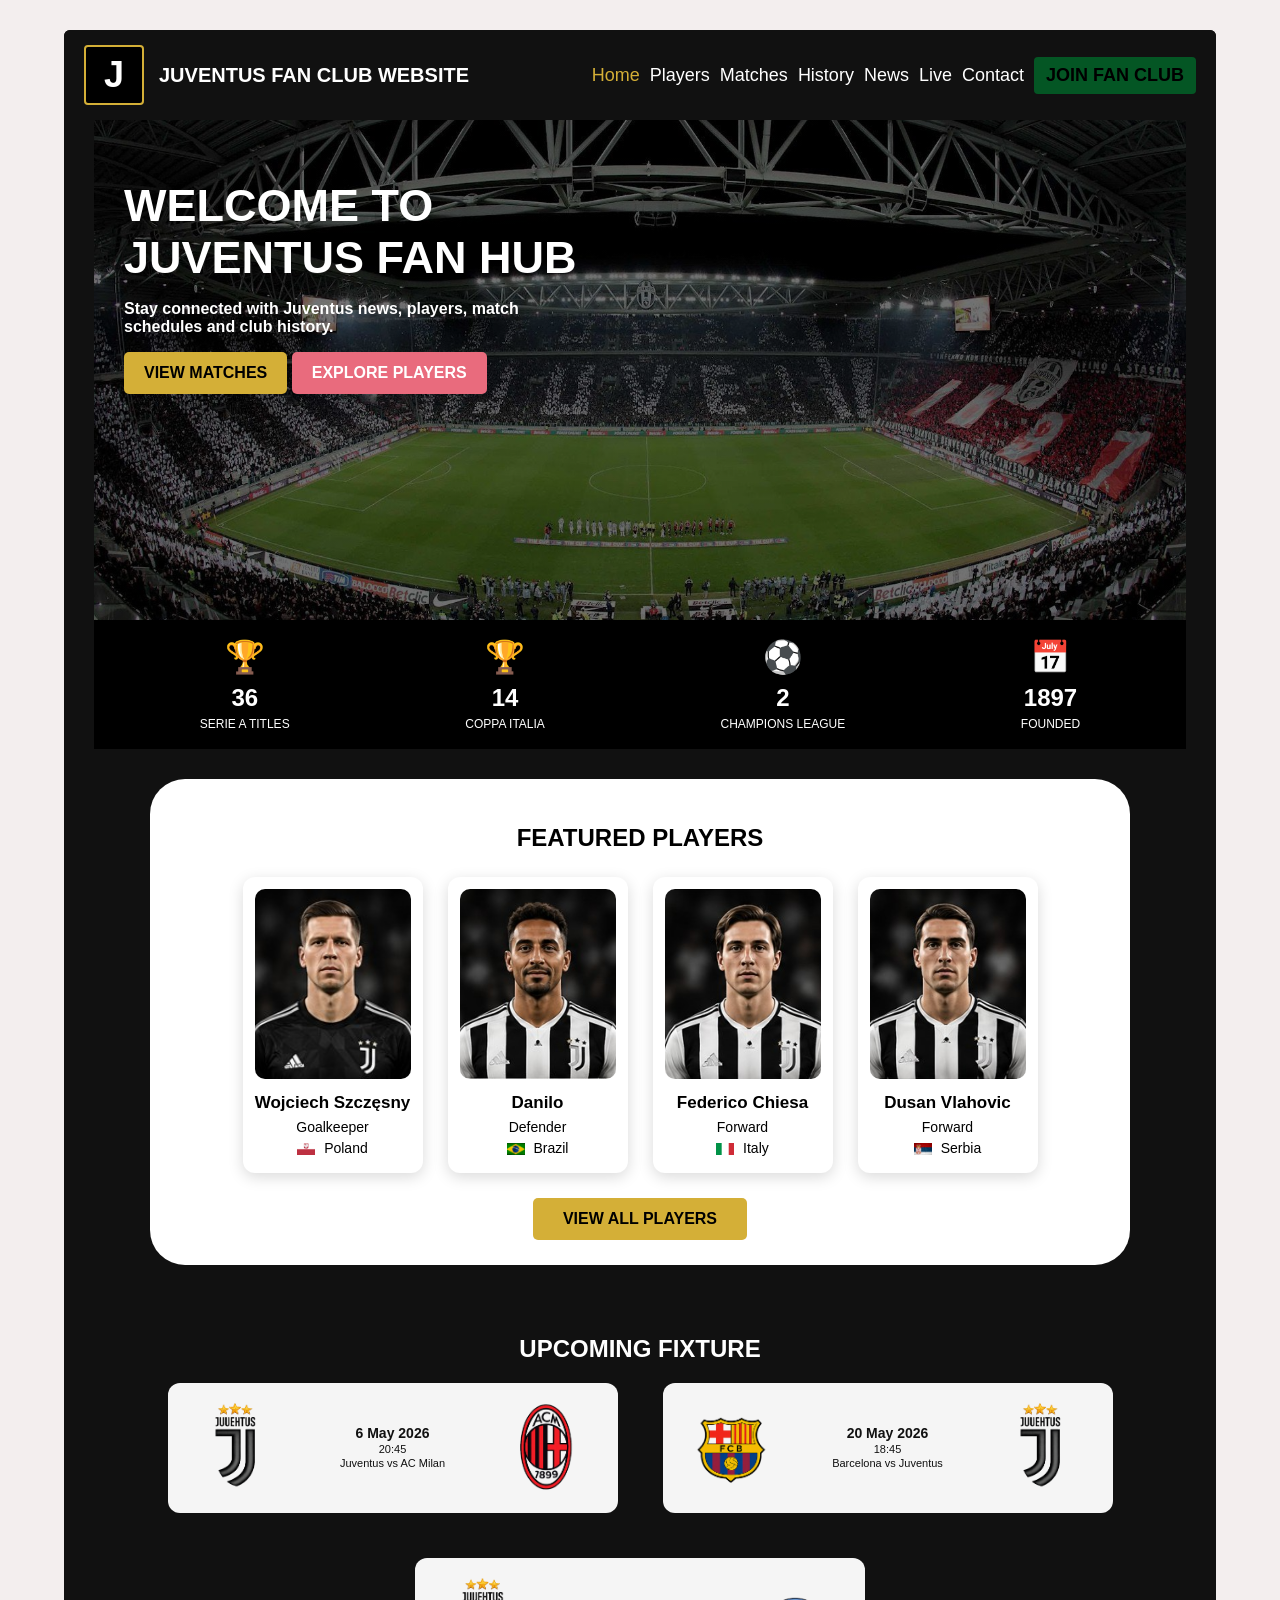
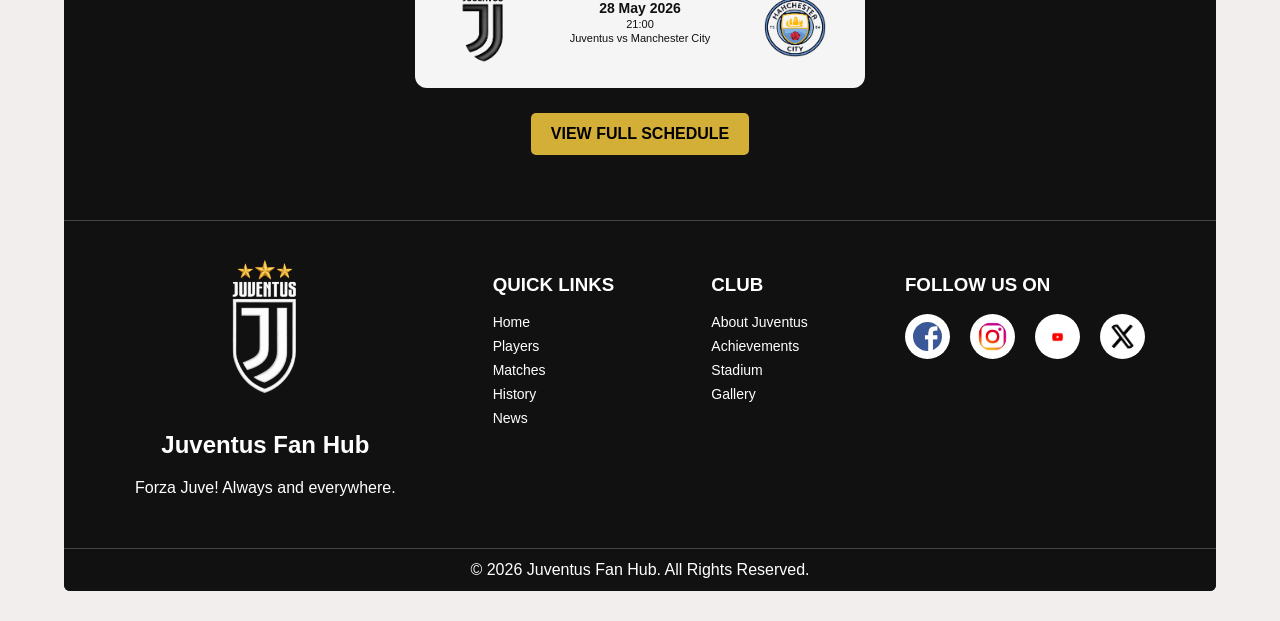
==== commit ef76403b: "Updated website design and content" ====
--- a/index.html
+++ b/index.html
@@ -87,7 +87,6 @@
 
       </section>
 
-        <!-- Fixture section -->
         <!-- Fixture section -->
         <section class="fixtures">
     <h2>UPCOMING FIXTURE</h2>
--- a/css/styles.css
+++ b/css/styles.css
@@ -33,7 +33,8 @@
     justify-content: space-between;
     align-items: center;
 }
-  .brand {
+
+.brand {
     display: flex;
     align-items: center;
     gap: 15px;
@@ -41,7 +42,9 @@
 }
 
 .brand h2 {
-    font-size: 14px;
+    font-size: 20px;
+    margin: 0;
+    white-space: nowrap;
 }
 
 nav {
@@ -51,20 +54,6 @@
     flex-wrap: nowrap;
 }
 
-nav a {
-    font-size: 14px;
-    white-space: nowrap;
-}
-
-
-/* Logo and website name */
-.brand {
-    display: flex;
-    align-items: center;
-    gap: 15px;
-}
-
-/* Simple logo box */
 /* Simple logo box */
 .logo {
     width: 60px;
@@ -81,14 +70,14 @@
 
     border-radius: 4px;
 }
-
 /* Navigation links */
 nav a {
     color: white;
     text-decoration: none;
-    margin-left: 24px;
-    font-size: 20px;
+    margin-left: 0;
+    font-size: 18px;
     transition: 0.3s;
+    white-space: nowrap;
 }
 
 /* Navigation hover and active page */
@@ -97,15 +86,9 @@
     color: #d4af37;
 }
 
-/* Navigation hover and active page */
-nav a:hover,
-nav a.active {
-    color: #d4af37;
-}
-
 /* Join button */
 .join-btn {
-    background-color: #d4af37;
+    background-color: #045624;
     padding: 8px 12px;
     border-radius: 4px;
     color: black;
@@ -114,7 +97,7 @@
 }
 
 .join-btn:hover {
-    background-color: #c49b20;
+    background-color: #d4af37;
     color: black;
 }
 
@@ -379,17 +362,6 @@
     justify-content: space-between;
 }
 
-
-.fixture-card {
-    background-color: #333;
-    width: 450px;
-    min-height: 120px;
-    padding: 15px 20px;
-    display: flex;
-    align-items: center;
-    justify-content: space-between;
-}
-
 /* Home page fixtures only */
 .fixtures .fixture-card {
     background-color: #f5f5f5;
@@ -1153,10 +1125,6 @@
     padding-left: 20px;
     line-height: 1.8;
 }
-
-/* ========================= */
-/* Contact Page */
-/* ========================= */
 
 /* Contact page banner */
 .contact-banner {
@@ -1529,3 +1497,81 @@
         linear-gradient(rgba(0,0,0,0.65), rgba(0,0,0,0.30)),
         url("../Images/Background/live.jpg");
 }
+
+
+
+/* Gallery customize */
+.lightbox {
+    display: none;
+    position: fixed;
+    z-index: 9999;
+    left: 0;
+    top: 0;
+    width: 100%;
+    height: 100%;
+    background: rgba(0,0,0,0.9);
+    justify-content: center;
+    align-items: center;
+}
+
+.lightbox-content {
+    max-width: 80%;
+    max-height: 80%;
+}
+
+.close,
+.prev,
+.next {
+    color: white;
+    font-size: 50px;
+    position: absolute;
+    cursor: pointer;
+    user-select: none;
+}
+
+.close {
+    top: 20px;
+    right: 40px;
+}
+
+.prev {
+    left: 40px;
+}
+
+.next {
+    right: 40px;
+}
+
+/* History Footer Logo */
+
+.history-footer-logo {
+    width: 160px;
+    height: auto;
+    margin-top: 1px;
+    margin-bottom: 0%;
+}
+
+.history-section + footer .footer-brand {
+    text-align: center;
+}
+
+/* News Button */
+.full-text {
+    display: none;
+    margin-top: 10px;
+}
+
+.read-more-btn {
+    margin-top: 12px;
+    padding: 10px 18px;
+    background-color: #d4af37;
+    color: black;
+    border: none;
+    border-radius: 6px;
+    font-weight: bold;
+    cursor: pointer;
+}
+
+.read-more-btn:hover {
+    background-color: #b9972f;
+}
